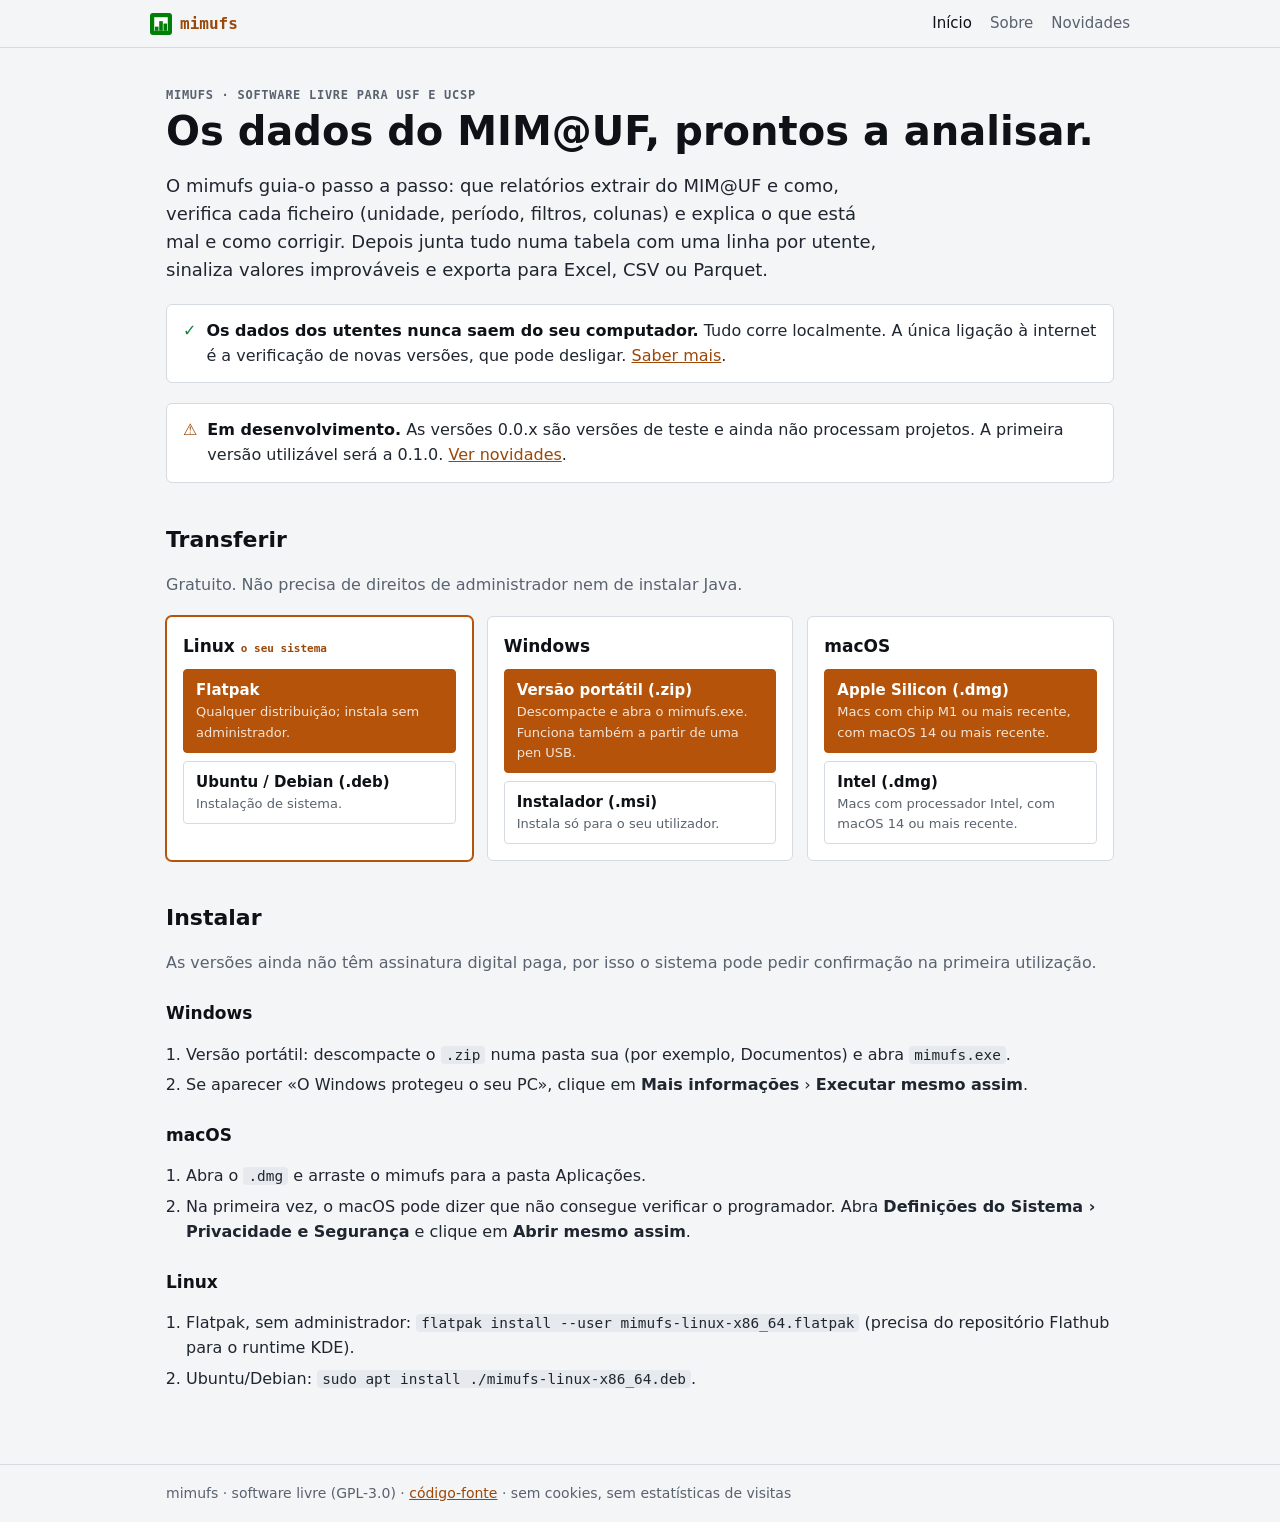
==== site/index.html @ 5f5a85fb "feat(site): add website skeleton, CHANGELOG and version.json - site/: index (pitch, privacy promise," ====
<!doctype html>
<html lang="pt-PT">
<head>
<meta charset="utf-8">
<meta name="viewport" content="width=device-width, initial-scale=1">
<meta http-equiv="Content-Security-Policy" content="default-src 'self'; style-src 'self'; img-src 'self'; script-src 'sha256-n69krR4mNdlzHCsoBnGm8zWyfpm/SZx0OfMPYFKiKm8='">
<meta name="referrer" content="no-referrer">
<title>mimufs · dados do MIM@UF, prontos a analisar</title>
<meta name="description" content="Aplicação gratuita que guia a extração, validação e limpeza dos relatórios do MIM@UF e do SClínico. Tudo corre no seu computador.">
<link rel="icon" href="favicon.svg" type="image/svg+xml">
<link rel="stylesheet" href="style.css">
</head>
<body>
<header class="top">
  <a class="brand" href="index.html"><img src="favicon.svg" alt="" width="22" height="22">mimufs</a>
  <nav><a href="index.html" aria-current="page">Início</a><a href="sobre.html">Sobre</a><a href="changelog.html">Novidades</a></nav>
</header>

<main class="page">
<p class="kicker">MIMUFS · SOFTWARE LIVRE PARA USF E UCSP</p>
<h1>Os dados do MIM@UF, prontos a analisar.</h1>
<p class="lead">O mimufs guia-o passo a passo: que relatórios extrair do MIM@UF e como, verifica cada ficheiro
(unidade, período, filtros, colunas) e explica o que está mal e como corrigir. Depois junta tudo numa
tabela com uma linha por utente, sinaliza valores improváveis e exporta para Excel, CSV ou Parquet.</p>

<div class="notice">
  <span class="icon" aria-hidden="true">✓</span>
  <p><strong>Os dados dos utentes nunca saem do seu computador.</strong> Tudo corre localmente. A única
  ligação à internet é a verificação de novas versões, que pode desligar. <a href="sobre.html#privacidade">Saber mais</a>.</p>
</div>

<div class="notice test">
  <span class="icon" aria-hidden="true">⚠</span>
  <p><strong>Em desenvolvimento.</strong> As versões 0.0.x são versões de teste e ainda não processam projetos.
  A primeira versão utilizável será a 0.1.0. <a href="changelog.html">Ver novidades</a>.</p>
</div>

<h2 id="download">Transferir</h2>
<p class="muted">Gratuito. Não precisa de direitos de administrador nem de instalar Java.</p>
<div class="downloads">
  <section class="os" data-os="windows">
    <h3>Windows<span class="badge">o seu sistema</span></h3>
    <a class="button primary" href="https://github.com/diogocarapito/mimufs/releases/latest/download/mimufs-windows-x64-portable.zip">Versão portátil (.zip)<small>Descompacte e abra o mimufs.exe. Funciona também a partir de uma pen USB.</small></a>
    <a class="button" href="https://github.com/diogocarapito/mimufs/releases/latest/download/mimufs-windows-x64.msi">Instalador (.msi)<small>Instala só para o seu utilizador.</small></a>
  </section>
  <section class="os" data-os="macos">
    <h3>macOS<span class="badge">o seu sistema</span></h3>
    <a class="button primary" href="https://github.com/diogocarapito/mimufs/releases/latest/download/mimufs-macos-arm64.dmg">Apple Silicon (.dmg)<small>Macs com chip M1 ou mais recente, com macOS 14 ou mais recente.</small></a>
    <a class="button" href="https://github.com/diogocarapito/mimufs/releases/latest/download/mimufs-macos-x64.dmg">Intel (.dmg)<small>Macs com processador Intel, com macOS 14 ou mais recente.</small></a>
  </section>
  <section class="os" data-os="linux">
    <h3>Linux<span class="badge">o seu sistema</span></h3>
    <a class="button primary" href="https://github.com/diogocarapito/mimufs/releases/latest/download/mimufs-linux-x86_64.flatpak">Flatpak<small>Qualquer distribuição; instala sem administrador.</small></a>
    <a class="button" href="https://github.com/diogocarapito/mimufs/releases/latest/download/mimufs-linux-x86_64.deb">Ubuntu / Debian (.deb)<small>Instalação de sistema.</small></a>
  </section>
</div>

<h2 id="instalar">Instalar</h2>
<p class="muted">As versões ainda não têm assinatura digital paga, por isso o sistema pode pedir confirmação na primeira utilização.</p>
<h3>Windows</h3>
<ol class="steps">
  <li>Versão portátil: descompacte o <code>.zip</code> numa pasta sua (por exemplo, Documentos) e abra <code>mimufs.exe</code>.</li>
  <li>Se aparecer «O Windows protegeu o seu PC», clique em <strong>Mais informações</strong> › <strong>Executar mesmo assim</strong>.</li>
</ol>
<h3>macOS</h3>
<ol class="steps">
  <li>Abra o <code>.dmg</code> e arraste o mimufs para a pasta Aplicações.</li>
  <li>Na primeira vez, o macOS pode dizer que não consegue verificar o programador. Abra <strong>Definições do Sistema › Privacidade e Segurança</strong> e clique em <strong>Abrir mesmo assim</strong>.</li>
</ol>
<h3>Linux</h3>
<ol class="steps">
  <li>Flatpak, sem administrador: <code>flatpak install --user mimufs-linux-x86_64.flatpak</code> (precisa do repositório Flathub para o runtime KDE).</li>
  <li>Ubuntu/Debian: <code>sudo apt install ./mimufs-linux-x86_64.deb</code>.</li>
</ol>
</main>

<footer class="foot"><p>mimufs · software livre (GPL-3.0) · <a href="https://github.com/diogocarapito/mimufs">código-fonte</a> · sem cookies, sem estatísticas de visitas</p></footer>
<script>
(function () {
  var p = ((navigator.userAgentData && navigator.userAgentData.platform) || navigator.platform || navigator.userAgent || "").toLowerCase();
  var os = p.indexOf("win") >= 0 ? "windows" : (p.indexOf("mac") >= 0 ? "macos" : (p.indexOf("linux") >= 0 ? "linux" : ""));
  var el = os && document.querySelector('.os[data-os="' + os + '"]');
  if (el) { el.classList.add("detected"); el.parentNode.insertBefore(el, el.parentNode.firstChild); }
})();
</script>
</body>
</html>
---- site/style.css ----
/* mimufs.com: one stylesheet, system fonts only, no external assets (PRD §8). */
:root {
  color-scheme: light dark;
  --bg: #F4F5F7; --panel: #FFFFFF; --border: #D6DBE1; --line: #E6E9ED;
  --text: #1F2630; --strong: #0E1116; --muted: #59626F;
  --accent: #B45309; --accent-text: #9A4708; --on-accent: #FFFFFF; --ok: #15803D;
  --ui: system-ui, -apple-system, "Segoe UI", Roboto, "Noto Sans", sans-serif;
  --mono: ui-monospace, "SF Mono", Menlo, Consolas, "DejaVu Sans Mono", monospace;
}
@media (prefers-color-scheme: dark) {
  :root {
    --bg: #0E1116; --panel: #141921; --border: #232A35; --line: #1E252F;
    --text: #D7DDE4; --strong: #F1F4F8; --muted: #8B95A3;
    --accent: #FBBF24; --accent-text: #FBBF24; --on-accent: #0E1116; --ok: #4ADE80;
  }
}
* { box-sizing: border-box; }
html { -webkit-text-size-adjust: 100%; }
body { margin: 0; background: var(--bg); color: var(--text); font: 16px/1.55 var(--ui); }
a { color: var(--accent-text); }
code { font-family: var(--mono); font-size: 0.9em; background: var(--line); padding: 1px 5px; border-radius: 4px; }

.top {
  display: flex; align-items: center; justify-content: space-between; gap: 16px; flex-wrap: wrap;
  padding: 12px max(16px, calc((100% - 980px) / 2)); border-bottom: 1px solid var(--border);
}
.brand {
  display: inline-flex; align-items: center; gap: 8px; text-decoration: none;
  font: 700 16px var(--mono); color: var(--accent-text);
}
.brand img { border-radius: 3px; }
.top nav { display: flex; gap: 18px; }
.top nav a { color: var(--muted); text-decoration: none; font-size: 15px; }
.top nav a:hover, .top nav a[aria-current="page"] { color: var(--strong); }

.page { max-width: 980px; margin: 0 auto; padding: 40px 16px 56px; }
.kicker { font: 600 12px var(--mono); letter-spacing: 0.06em; color: var(--muted); margin: 0 0 6px; }
h1 { color: var(--strong); font-size: clamp(28px, 5vw, 40px); line-height: 1.15; margin: 0 0 12px; }
h2 { color: var(--strong); font-size: 22px; margin: 40px 0 12px; }
h3 { color: var(--strong); font-size: 17px; margin: 24px 0 8px; }
.lead { font-size: 18px; color: var(--text); max-width: 720px; }
.muted { color: var(--muted); }

.notice {
  display: flex; gap: 10px; align-items: flex-start; margin: 20px 0;
  padding: 14px 16px; background: var(--panel); border: 1px solid var(--border); border-radius: 6px;
}
.notice p { margin: 0; }
.notice strong { color: var(--strong); }
.notice .icon { color: var(--ok); font-weight: 700; }
.notice.test .icon { color: var(--accent-text); }

.downloads { display: grid; grid-template-columns: repeat(auto-fit, minmax(280px, 1fr)); gap: 14px; margin: 18px 0; }
.os {
  background: var(--panel); border: 1px solid var(--border); border-radius: 6px; padding: 16px;
}
.os h3 { margin: 0 0 10px; }
.os.detected { border-color: var(--accent); box-shadow: 0 0 0 1px var(--accent); }
.os .badge { display: none; font: 600 11px var(--mono); color: var(--accent-text); margin-left: 6px; }
.os.detected .badge { display: inline; }
.button {
  display: block; margin: 8px 0 0; padding: 9px 12px; border-radius: 4px; text-decoration: none;
  border: 1px solid var(--border); color: var(--strong); font-weight: 600; font-size: 15px;
}
.button small { display: block; font-weight: 400; color: var(--muted); font-size: 13px; }
.button.primary { background: var(--accent); border-color: var(--accent); color: var(--on-accent); }
.button.primary small { color: var(--on-accent); opacity: 0.85; }

.steps { padding-left: 20px; }
.steps li { margin: 6px 0; }
.release { border-top: 1px solid var(--line); }
.release h2 .date { font: 400 14px var(--mono); color: var(--muted); margin-left: 8px; }

.foot { border-top: 1px solid var(--border); color: var(--muted); font-size: 14px; }
.foot p { max-width: 980px; margin: 0 auto; padding: 18px 16px; }
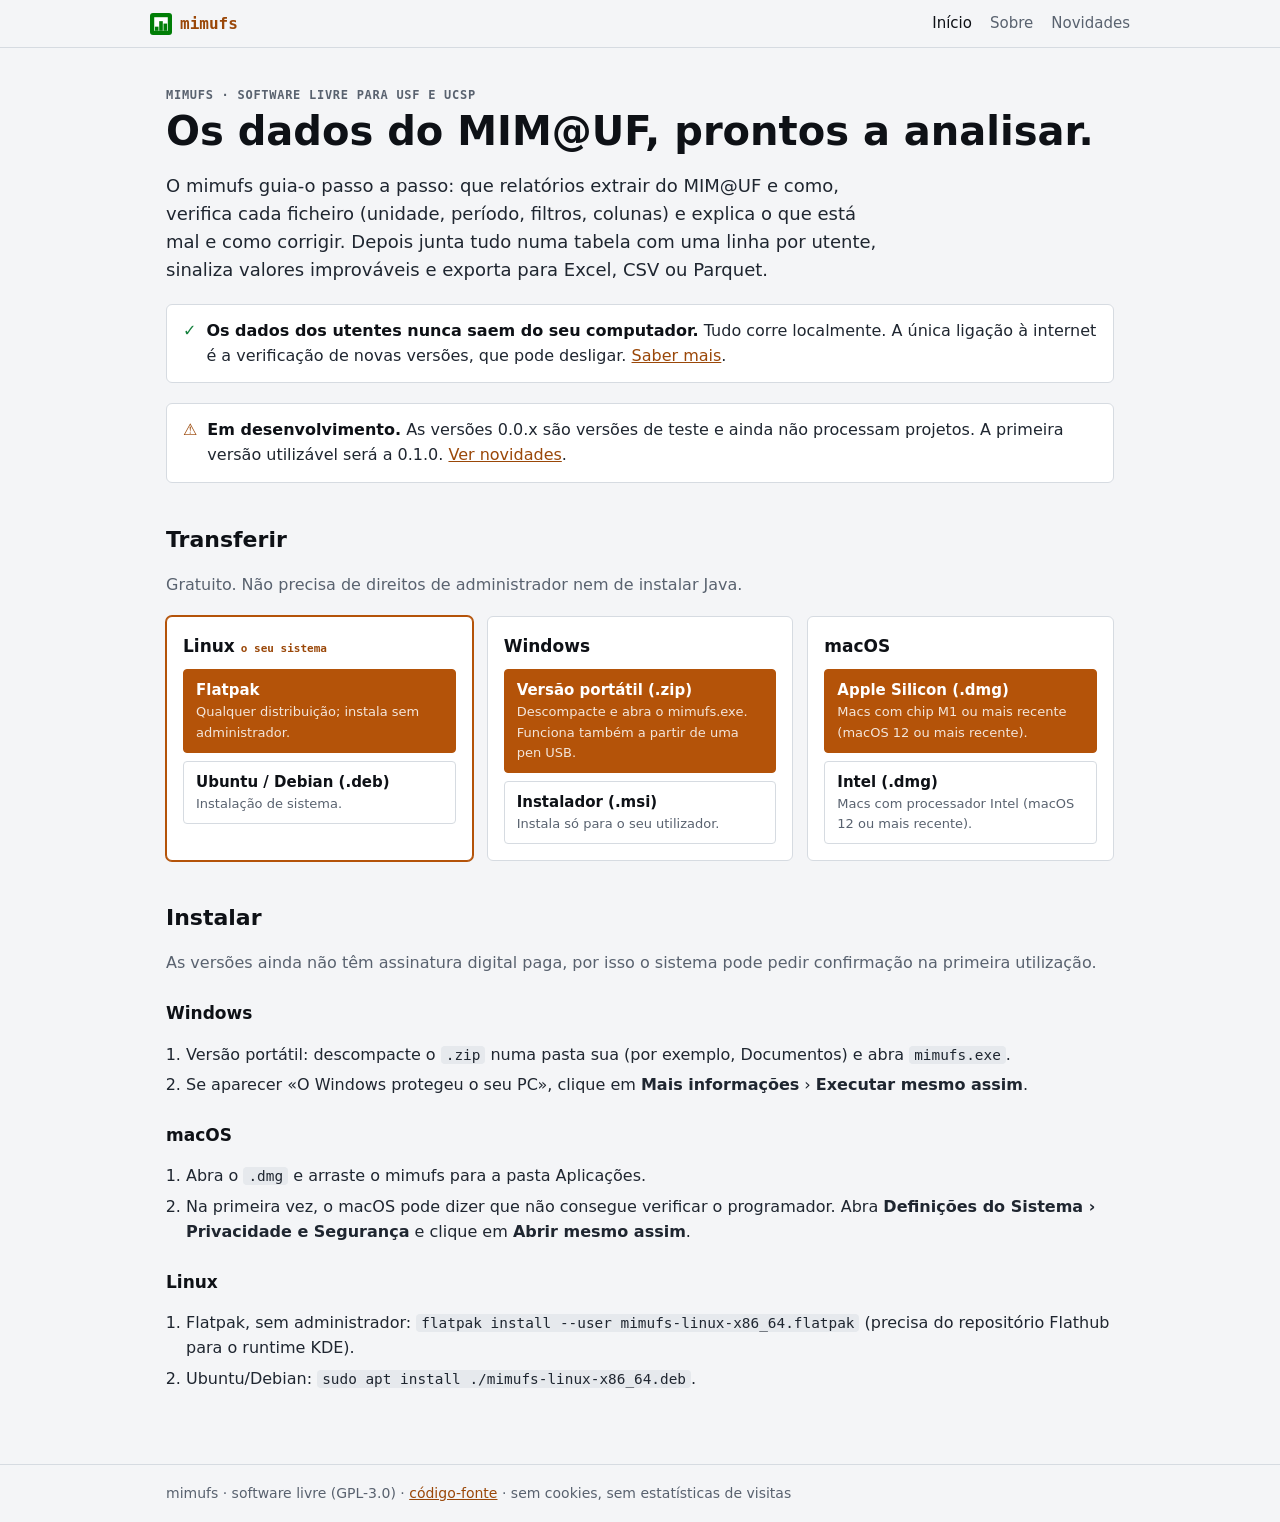
==== commit b5a1d14d: "build: keep macOS 12 support by pinning PySide6 to 6.9 PRD §9 requires macOS 12+, but PySide6 6.10-6" ====
--- a/site/index.html
+++ b/site/index.html
@@ -45,8 +45,8 @@
   </section>
   <section class="os" data-os="macos">
     <h3>macOS<span class="badge">o seu sistema</span></h3>
-    <a class="button primary" href="https://github.com/diogocarapito/mimufs/releases/latest/download/mimufs-macos-arm64.dmg">Apple Silicon (.dmg)<small>Macs com chip M1 ou mais recente, com macOS 14 ou mais recente.</small></a>
-    <a class="button" href="https://github.com/diogocarapito/mimufs/releases/latest/download/mimufs-macos-x64.dmg">Intel (.dmg)<small>Macs com processador Intel, com macOS 14 ou mais recente.</small></a>
+    <a class="button primary" href="https://github.com/diogocarapito/mimufs/releases/latest/download/mimufs-macos-arm64.dmg">Apple Silicon (.dmg)<small>Macs com chip M1 ou mais recente (macOS 12 ou mais recente).</small></a>
+    <a class="button" href="https://github.com/diogocarapito/mimufs/releases/latest/download/mimufs-macos-x64.dmg">Intel (.dmg)<small>Macs com processador Intel (macOS 12 ou mais recente).</small></a>
   </section>
   <section class="os" data-os="linux">
     <h3>Linux<span class="badge">o seu sistema</span></h3>
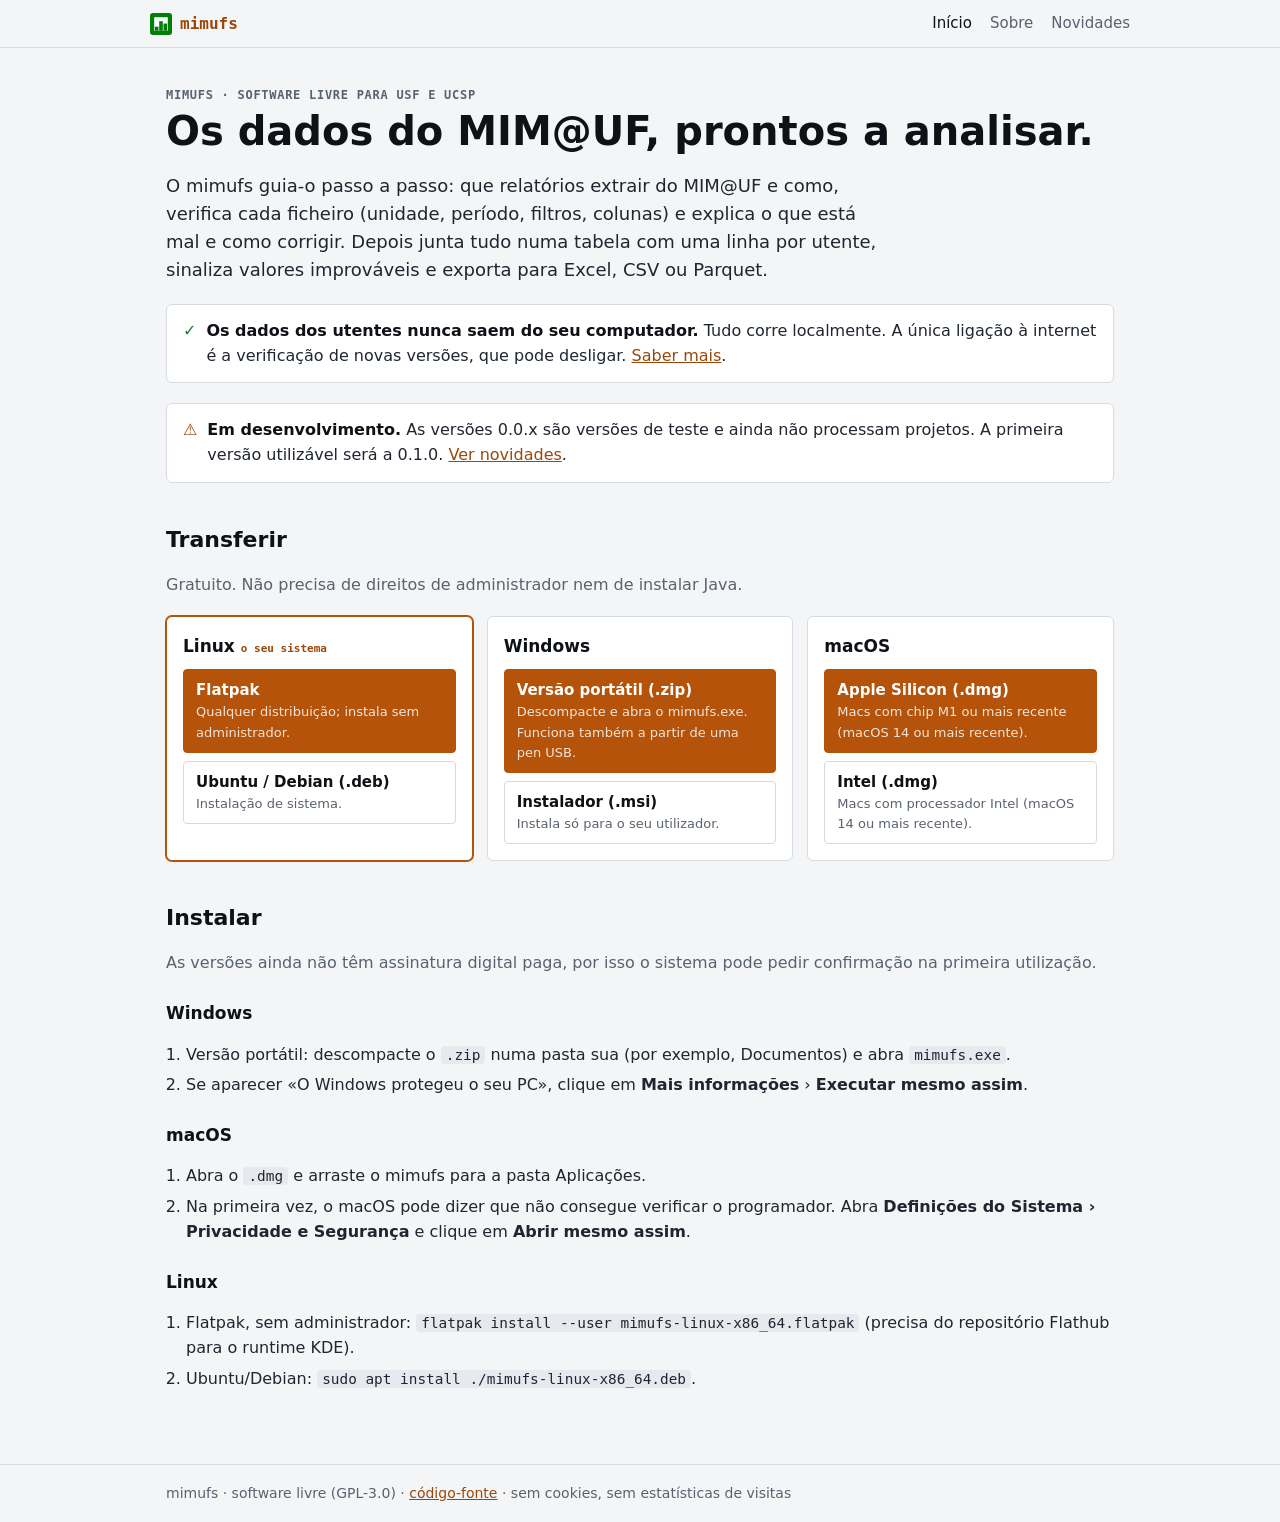
==== commit e5927c87: "build: move to PySide6 6.12 and require macOS 14 Diogo chose current Qt over macOS 12-13 support. Py" ====
--- a/site/index.html
+++ b/site/index.html
@@ -45,8 +45,8 @@
   </section>
   <section class="os" data-os="macos">
     <h3>macOS<span class="badge">o seu sistema</span></h3>
-    <a class="button primary" href="https://github.com/diogocarapito/mimufs/releases/latest/download/mimufs-macos-arm64.dmg">Apple Silicon (.dmg)<small>Macs com chip M1 ou mais recente (macOS 12 ou mais recente).</small></a>
-    <a class="button" href="https://github.com/diogocarapito/mimufs/releases/latest/download/mimufs-macos-x64.dmg">Intel (.dmg)<small>Macs com processador Intel (macOS 12 ou mais recente).</small></a>
+    <a class="button primary" href="https://github.com/diogocarapito/mimufs/releases/latest/download/mimufs-macos-arm64.dmg">Apple Silicon (.dmg)<small>Macs com chip M1 ou mais recente (macOS 14 ou mais recente).</small></a>
+    <a class="button" href="https://github.com/diogocarapito/mimufs/releases/latest/download/mimufs-macos-x64.dmg">Intel (.dmg)<small>Macs com processador Intel (macOS 14 ou mais recente).</small></a>
   </section>
   <section class="os" data-os="linux">
     <h3>Linux<span class="badge">o seu sistema</span></h3>
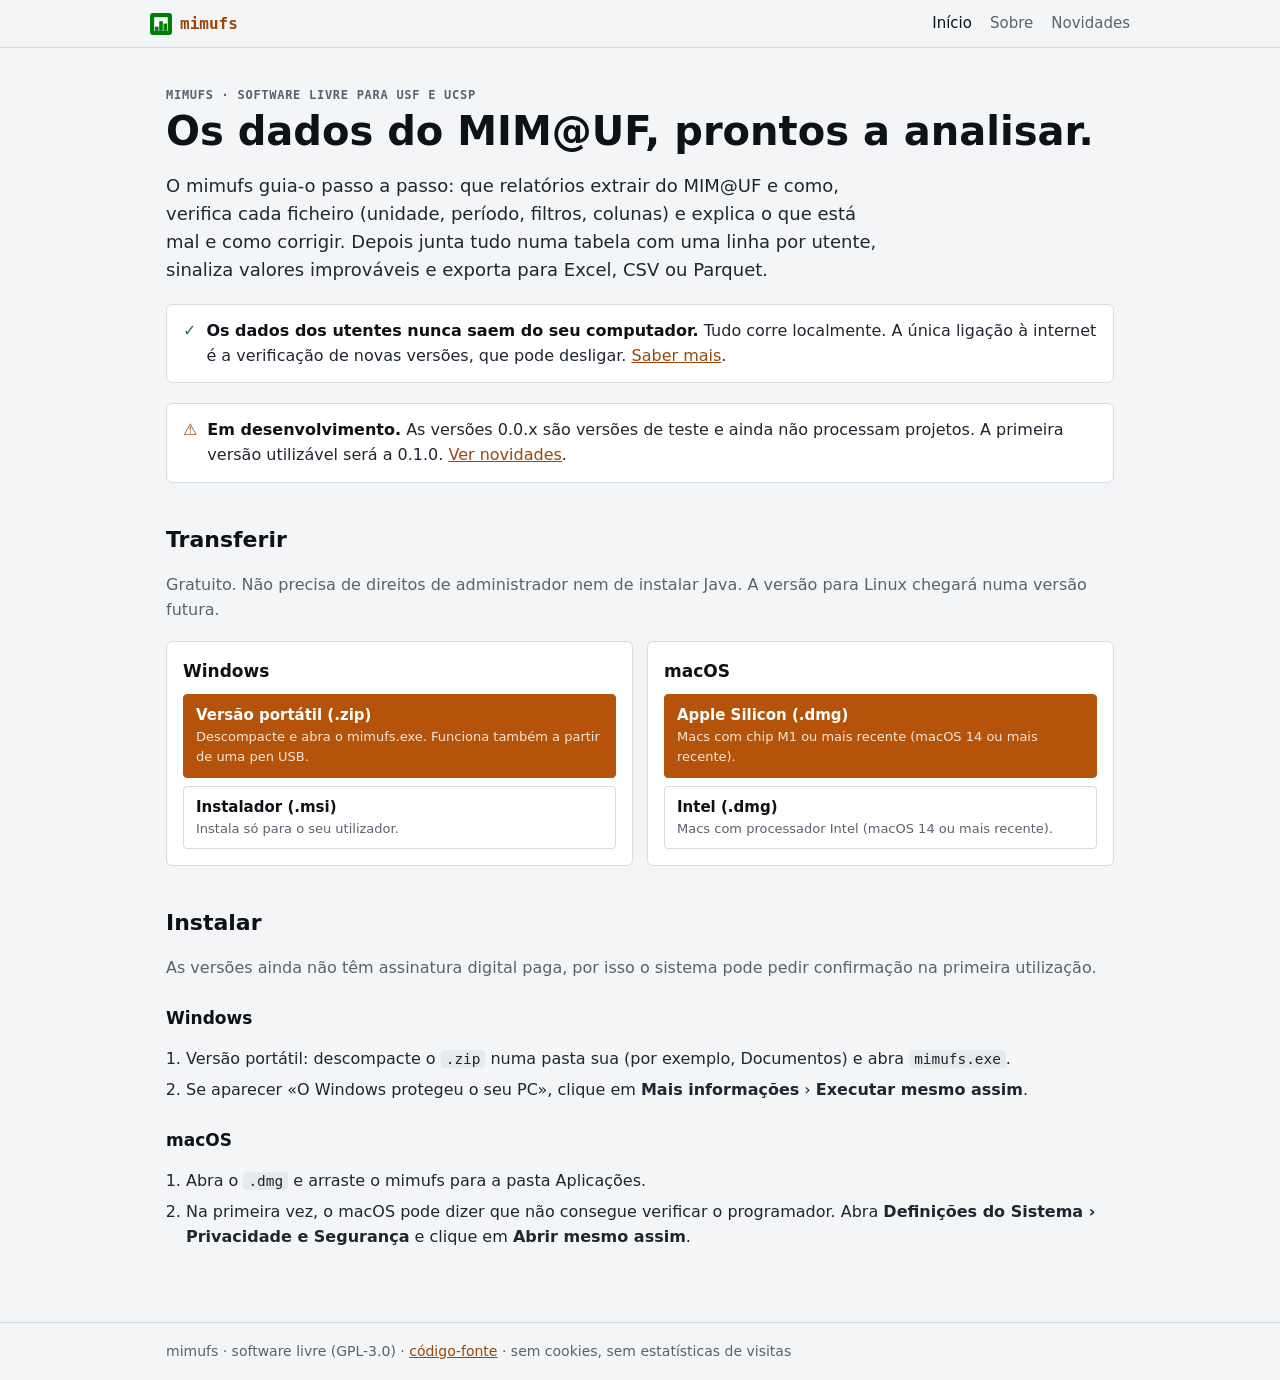
==== commit 87824b82: "build: release Windows and macOS only; defer Linux Diogo decided to ship Windows and macOS first and" ====
--- a/site/index.html
+++ b/site/index.html
@@ -36,7 +36,7 @@
 </div>
 
 <h2 id="download">Transferir</h2>
-<p class="muted">Gratuito. Não precisa de direitos de administrador nem de instalar Java.</p>
+<p class="muted">Gratuito. Não precisa de direitos de administrador nem de instalar Java. A versão para Linux chegará numa versão futura.</p>
 <div class="downloads">
   <section class="os" data-os="windows">
     <h3>Windows<span class="badge">o seu sistema</span></h3>
@@ -47,11 +47,6 @@
     <h3>macOS<span class="badge">o seu sistema</span></h3>
     <a class="button primary" href="https://github.com/diogocarapito/mimufs/releases/latest/download/mimufs-macos-arm64.dmg">Apple Silicon (.dmg)<small>Macs com chip M1 ou mais recente (macOS 14 ou mais recente).</small></a>
     <a class="button" href="https://github.com/diogocarapito/mimufs/releases/latest/download/mimufs-macos-x64.dmg">Intel (.dmg)<small>Macs com processador Intel (macOS 14 ou mais recente).</small></a>
-  </section>
-  <section class="os" data-os="linux">
-    <h3>Linux<span class="badge">o seu sistema</span></h3>
-    <a class="button primary" href="https://github.com/diogocarapito/mimufs/releases/latest/download/mimufs-linux-x86_64.flatpak">Flatpak<small>Qualquer distribuição; instala sem administrador.</small></a>
-    <a class="button" href="https://github.com/diogocarapito/mimufs/releases/latest/download/mimufs-linux-x86_64.deb">Ubuntu / Debian (.deb)<small>Instalação de sistema.</small></a>
   </section>
 </div>
 
@@ -67,11 +62,6 @@
   <li>Abra o <code>.dmg</code> e arraste o mimufs para a pasta Aplicações.</li>
   <li>Na primeira vez, o macOS pode dizer que não consegue verificar o programador. Abra <strong>Definições do Sistema › Privacidade e Segurança</strong> e clique em <strong>Abrir mesmo assim</strong>.</li>
 </ol>
-<h3>Linux</h3>
-<ol class="steps">
-  <li>Flatpak, sem administrador: <code>flatpak install --user mimufs-linux-x86_64.flatpak</code> (precisa do repositório Flathub para o runtime KDE).</li>
-  <li>Ubuntu/Debian: <code>sudo apt install ./mimufs-linux-x86_64.deb</code>.</li>
-</ol>
 </main>
 
 <footer class="foot"><p>mimufs · software livre (GPL-3.0) · <a href="https://github.com/diogocarapito/mimufs">código-fonte</a> · sem cookies, sem estatísticas de visitas</p></footer>
